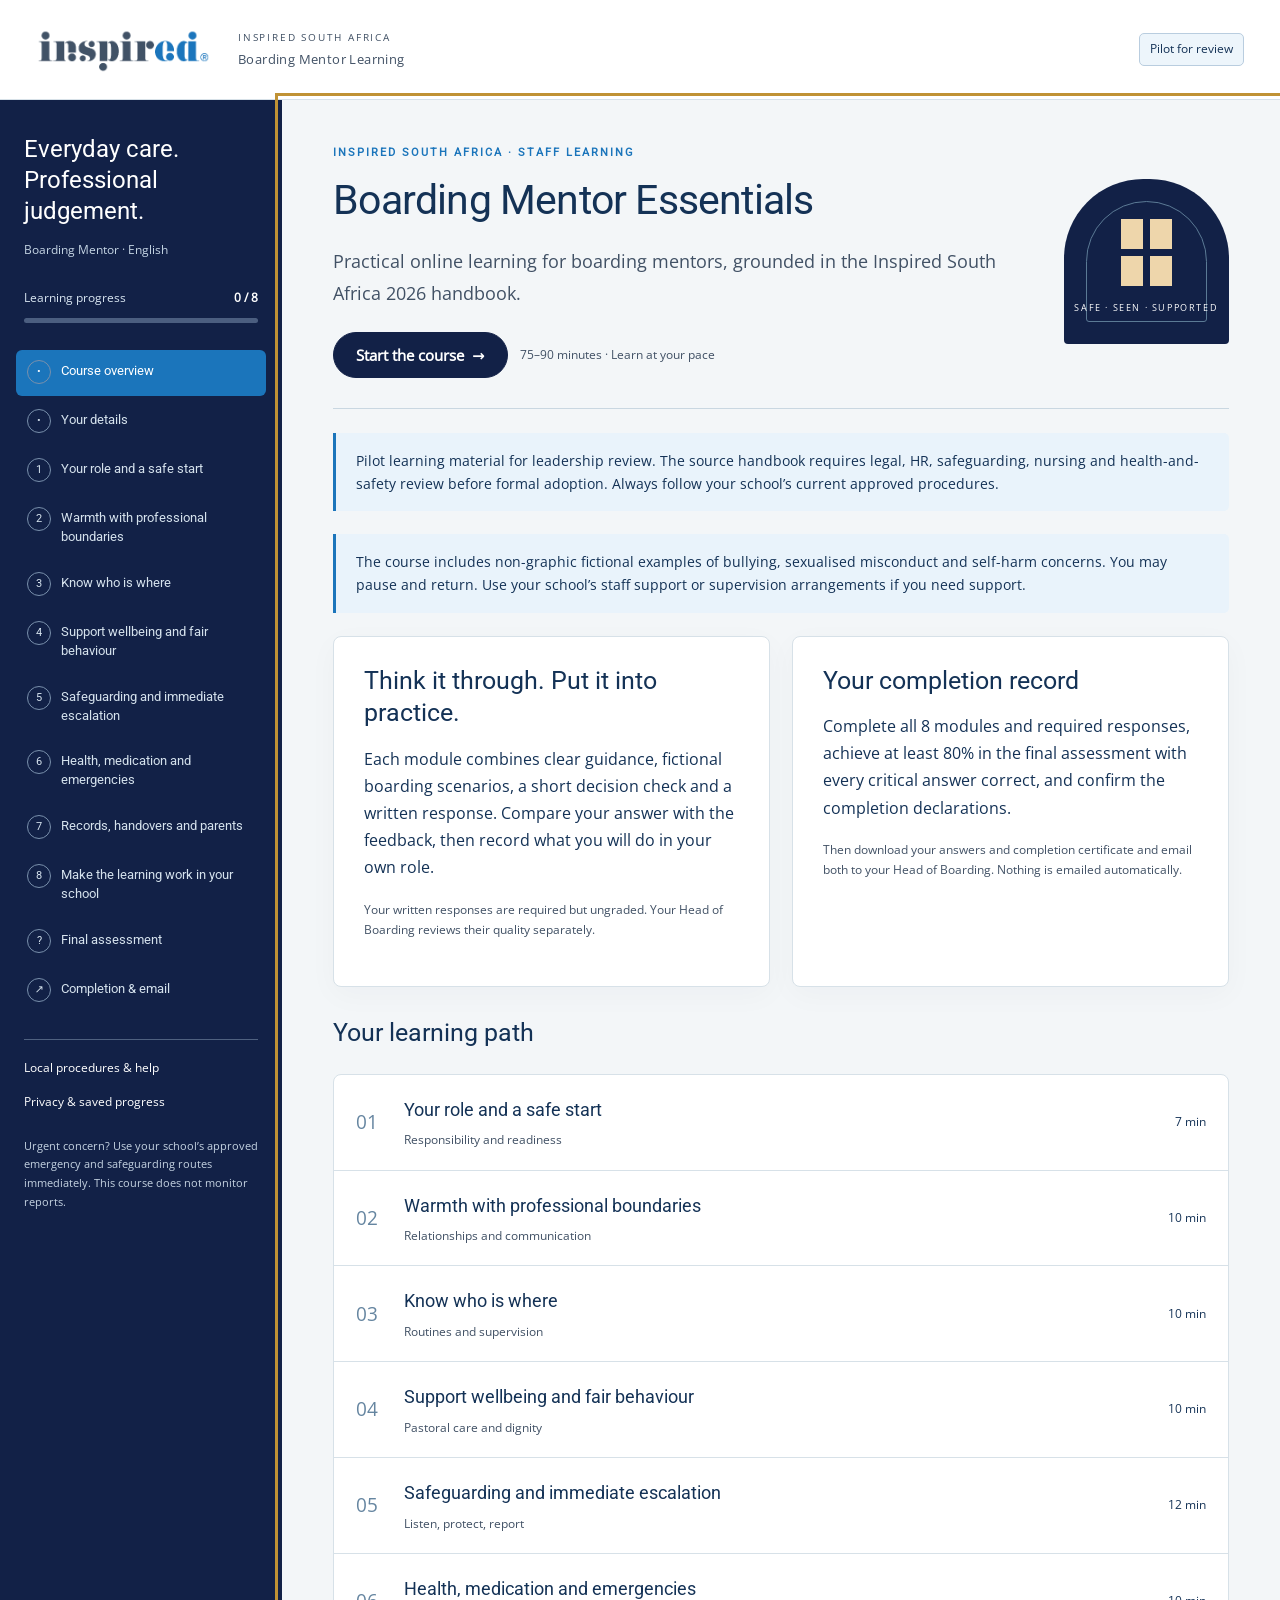
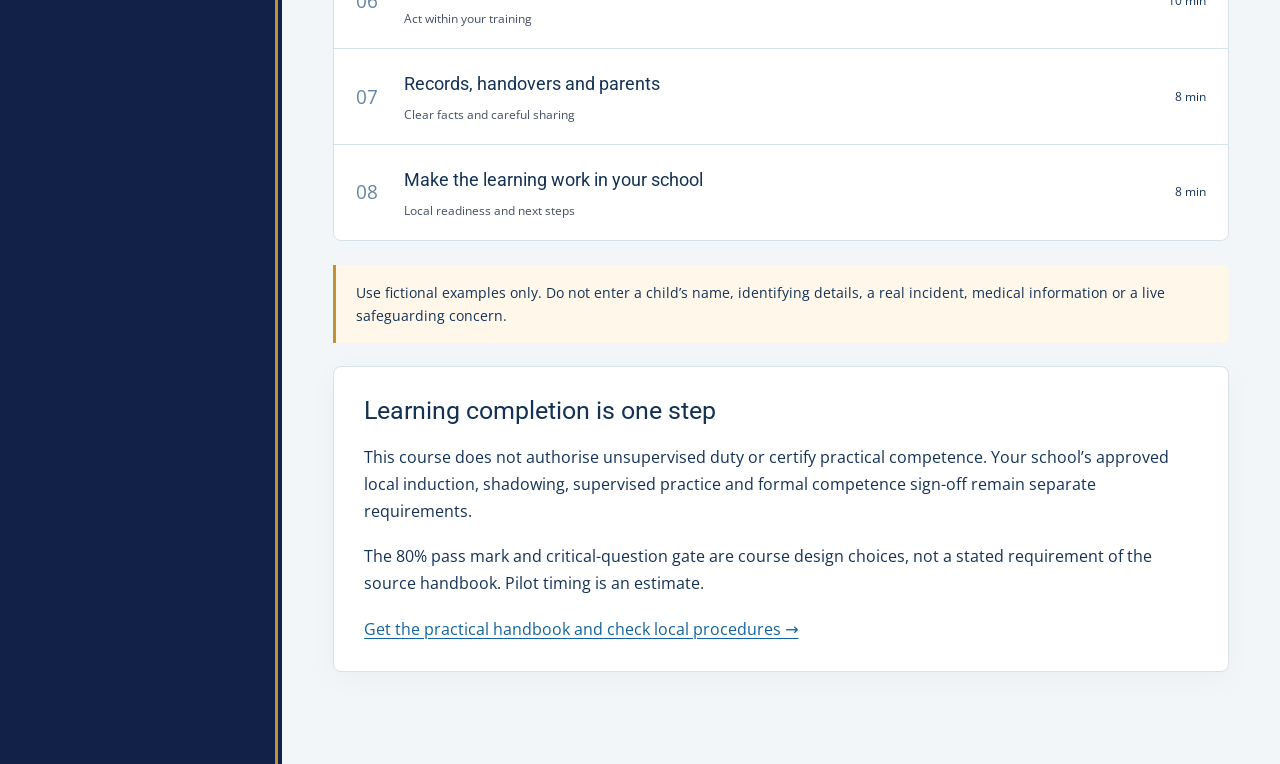
==== boarding-mentors/index.html @ 246f7742 "Add Boarding Mentor Essentials pilot course and practical reference handbook" ====
<!doctype html>
<html lang="en">
<head>
<meta charset="utf-8">
<meta name="viewport" content="width=device-width,initial-scale=1">
<meta name="robots" content="noindex,nofollow">
<meta name="theme-color" content="#122147">
<meta name="description" content="Inspired South Africa Boarding Mentor learning course: practical scenarios, reflection and a completion record.">
<title>Boarding Mentor | Inspired Education</title>
<link rel="stylesheet" href="style.css">
<script defer src="course-data.js"></script>
<script defer src="vendor/pdf-lib.min.js"></script>
<script defer src="certificate.js"></script>
<script defer src="app.js"></script>
</head>
<body>
<a class="skip" href="#main">Skip to course content</a>
<header class="site-header"><a href="#home" aria-label="Boarding Mentor course home" class="brand"><img src="assets/brand/inspired-logo-colour.png" alt="Inspired Education" width="174" height="64"></a><div class="header-label">INSPIRED SOUTH AFRICA<br><strong>Boarding Mentor Learning</strong></div><span class="pilot-badge">Pilot for review</span></header>
<div class="shell">
<aside><div class="side-title">Everyday care.<br>Professional judgement.</div><p class="side-caption">Boarding Mentor · English</p><div class="progress-label"><span>Learning progress</span><strong id="progress-label">0 / 8</strong></div><progress id="progress" value="0" max="8" aria-label="Modules complete"></progress><details id="nav-disclosure" open><summary>Course navigation</summary><nav id="navigation" aria-label="Course navigation"></nav></details><div class="side-links"><a href="#local-guide">Local procedures &amp; help</a><a href="#privacy">Privacy &amp; saved progress</a></div><p class="side-note">Urgent concern? Use your school’s approved emergency and safeguarding routes immediately. This course does not monitor reports.</p></aside>
<main id="main" tabindex="-1"><p>Loading your course…</p></main>
</div>
<div id="toast" role="status" aria-live="polite"></div>
<div id="save-warning" class="storage-warning" role="alert" hidden></div>
<dialog id="reset-dialog" aria-labelledby="reset-title"><h2 id="reset-title">Clear this course’s saved work?</h2><p>This removes your details, responses, attempts and certificate reference from this browser. Download your answers and certificate first. It does not remove files you already downloaded or emails you sent.</p><div class="actions"><button id="reset-cancel" class="secondary">Keep my work</button><button id="reset-confirm" class="danger">Clear saved work</button></div></dialog>
<noscript><p class="noscript">JavaScript is needed to run the activities and create your completion record. Please enable it in this browser.</p></noscript>
</body>
</html>
---- boarding-mentors/style.css ----
@font-face{font-family:Roboto;src:url('assets/brand/roboto-regular-latin.woff2') format('woff2');font-display:swap;font-style:normal;font-weight:400}
@font-face{font-family:'Open Sans';src:url('assets/brand/open-sans-regular-latin.woff2') format('woff2');font-display:swap;font-style:normal;font-weight:400}
:root{--navy:#122147;--ink:#143256;--blue:#1b75bb;--muted:#415165;--sand:#eed6ab;--bg:#f3f6f8;--line:#d7e1e8;--green:#14675a;--red:#a22a42;--shadow:0 8px 30px #12214708}
*{box-sizing:border-box}html{scroll-behavior:smooth}body{margin:0;background:var(--bg);color:var(--ink);font:16px/1.7 'Open Sans',system-ui,sans-serif}h1,h2,h3,h4,button,.eyebrow,nav{font-family:Roboto,system-ui,sans-serif}h1,h2,h3,h4,p{margin-top:0}h1{font-size:clamp(32px,3.2vw,48px);font-weight:400;letter-spacing:-.8px;line-height:1.16;margin-bottom:22px}h2{font-size:25px;font-weight:400;line-height:1.3;margin:30px 0 16px}h3{font-size:19px;line-height:1.4;margin-bottom:12px}p,li{overflow-wrap:anywhere}p{margin-bottom:18px}a{color:#12639f;text-underline-offset:3px}a:hover{text-decoration-thickness:2px}button,input,textarea,select{font:inherit}button,.button{display:inline-flex;align-items:center;justify-content:center;min-height:46px;border:1px solid var(--navy);border-radius:26px;padding:10px 22px;background:var(--navy);color:white;text-decoration:none;cursor:pointer;line-height:1.5;font-weight:700;font-size:15px;gap:8px}button:hover,.button:hover{background:#244267}button.secondary,.button.secondary{background:white;color:var(--navy);border-color:#a5b8c9}button.secondary:hover,.button.secondary:hover{background:#edf3f7}button.text{padding:6px 0;border:0;background:none;color:#12639f;border-radius:0;text-decoration:underline;min-height:36px}button:disabled{opacity:.5;cursor:not-allowed}button.danger{background:var(--red);border-color:var(--red)}:focus-visible{outline:3px solid #c09235;outline-offset:4px}.skip{position:absolute;top:-200px;left:12px;background:white;padding:12px;z-index:15}.skip:focus{top:12px}.site-header{min-height:100px;display:flex;align-items:center;gap:28px;padding:14px 36px;background:white;border-bottom:1px solid var(--line)}.brand{display:block;line-height:0;flex-shrink:0}.brand img{display:block;width:174px;height:auto}.header-label{font-size:10px;letter-spacing:1.8px;color:var(--muted);line-height:1.9}.header-label strong{font-size:13px;font-weight:400;letter-spacing:.4px}.pilot-badge{margin-left:auto;border:1px solid #b9cddf;border-radius:5px;background:#edf5fb;color:var(--ink);font-size:12px;padding:5px 10px;white-space:nowrap}.shell{display:grid;grid-template-columns:282px minmax(0,1fr);max-width:1680px;margin:auto}aside{background:var(--navy);color:white;padding:34px 24px;min-height:calc(100vh - 100px)}.side-title{font:24px/1.3 Roboto,sans-serif}.side-caption{font-size:12px;color:#c5d5e4;margin:12px 0 28px}.progress-label{display:flex;justify-content:space-between;gap:12px;font-size:12px;color:#d7e4f0}.progress-label strong{color:white}progress{width:100%;height:5px;border:0;display:block;margin:10px 0 27px;accent-color:#78c1f1}progress::-webkit-progress-bar{background:#4b5e80;border-radius:3px}progress::-webkit-progress-value{background:#78c1f1;border-radius:3px}nav a{display:flex;gap:10px;align-items:flex-start;padding:12px 11px;margin:3px -8px;border-radius:6px;color:#d5e2ed;text-decoration:none;font-size:13px;line-height:1.45}nav a:hover{background:#263e63;color:white}nav a[aria-current=page]{background:#1b75bb;color:white}.nav-number{border:1px solid #7990ac;border-radius:50%;display:grid;place-items:center;min-width:24px;height:24px;font-size:11px;margin-top:-2px}.nav-number.done{background:#78c1f1;color:var(--navy);border-color:#78c1f1}.side-links{margin-top:25px;border-top:1px solid #4f6180;padding-top:18px;display:grid;gap:14px;font-size:12px}.side-links a{color:white;text-decoration:none}.side-note{font-size:11px;color:#c4d2e1;line-height:1.7;margin:24px 0 0}#nav-disclosure{border:0;margin:0;padding:0}#nav-disclosure>summary{display:none}main{width:100%;max-width:1140px;padding:44px clamp(24px,4vw,70px) 70px;min-width:0;outline:none}.eyebrow{font-size:11px;letter-spacing:2px;text-transform:uppercase;font-weight:700;color:var(--blue);margin-bottom:14px}.lead{font-size:18px;line-height:1.75;color:var(--muted);max-width:760px}.hero{display:grid;grid-template-columns:1fr 165px;gap:28px;align-items:center;border-bottom:1px solid #c9d7e1;padding-bottom:30px;margin-bottom:24px}.hero-art{width:165px;aspect-ratio:1;position:relative;background:var(--navy);border-radius:48% 48% 4px 4px;overflow:hidden;display:grid;place-items:center;color:white}.hero-art::before{content:'';position:absolute;top:22px;left:22px;right:22px;bottom:22px;border:1px solid #5b7a95;border-radius:50% 50% 3px 3px}.hero-art .window{display:grid;grid-template-columns:22px 22px;gap:7px;transform:translateY(-9px)}.window i{height:30px;background:#eed6ab;display:block}.hero-art span{position:absolute;bottom:28px;font-size:9px;letter-spacing:1.6px}.actions{display:flex;gap:12px;align-items:center;flex-wrap:wrap;margin-top:23px}.notice{background:#e9f3fb;border-left:3px solid var(--blue);border-radius:0 5px 5px 0;padding:16px 20px;font-size:14px;line-height:1.65;margin:23px 0}.notice.warning{background:#fff7e9;border-color:#c09235}.notice.success{background:#e8f4ef;border-color:var(--green)}.notice p:last-child{margin-bottom:0}.micro{font-size:12px;line-height:1.7;color:var(--muted)}.paper{background:white;border:1px solid var(--line);border-radius:8px;padding:28px 30px;margin:22px 0;box-shadow:var(--shadow)}.paper>h2:first-child,.paper>h3:first-child{margin-top:0}.two-col{display:grid;grid-template-columns:1fr 1fr;gap:22px}.two-col>.paper{margin:0}.outline{border:1px solid var(--line);border-radius:8px;background:white;overflow:hidden;margin:24px 0}.module-card{padding:20px 22px;display:grid;grid-template-columns:34px minmax(0,1fr) auto;gap:14px;align-items:center;color:var(--ink);text-decoration:none;border-bottom:1px solid var(--line)}.module-card:last-child{border:0}.module-card:hover{background:#edf5fb}.module-card .num{font-size:19px;color:#6585a0}.module-card strong{font-family:Roboto,sans-serif;font-size:18px;font-weight:400;display:block}.module-card small{color:var(--muted);font-size:12px;line-height:1.6;display:block;margin-top:5px}.module-card .duration{font-size:12px;white-space:nowrap}.tag{display:inline-block;padding:3px 8px;border-radius:4px;background:#e6f2ed;color:var(--green);font-size:11px;font-weight:700}.step-rail{display:flex;gap:7px;flex-wrap:wrap;font-size:11px;color:var(--muted);margin-bottom:26px}.step-rail span{padding:5px 12px;background:#e4ebf1;border-radius:14px}.step-rail span:first-child{background:#dceefa;color:#145c91}.objectives{padding-left:22px;font-size:14px}.objectives li{margin:8px 0}.section{padding-bottom:20px;border-bottom:1px solid var(--line);margin-bottom:23px}.section:last-child{padding-bottom:0;border:0}.section h2{margin-top:0}.section li{margin:9px 0}.scenario{border:1px solid #c4d9e6;border-radius:8px;background:#edf5fa;padding:27px 30px;margin:25px 0}.scenario h2{margin-top:0}.scenario-intro{background:white;border-left:3px solid #5b7a95;border-radius:0 4px 4px 0;padding:17px 20px;line-height:1.75;font-size:15px}.scenario fieldset{margin-top:24px}.scenario label{font-size:14px}.reflection{background:#fbf7f0;border:1px solid #e5d8c2}.reflection h2{margin-top:0}label{display:block}.field-label{font-weight:700;font-size:14px;margin:18px 0 7px}input[type=text],input[type=email],textarea{display:block;width:100%;background:white;color:var(--ink);border:1px solid #93aabd;border-radius:5px;padding:12px 14px;line-height:1.55;min-width:0}input[type=text],input[type=email]{min-height:48px}textarea{min-height:160px;resize:vertical;font-size:15px}input[aria-invalid=true],textarea[aria-invalid=true]{border-color:var(--red)}.form-grid{display:grid;grid-template-columns:1fr 1fr;gap:20px}.form-grid label{font-size:14px;font-weight:700}.form-grid input{margin-top:7px}.check{display:flex;align-items:flex-start;gap:12px;margin:16px 0;font-size:14px}.check input{width:19px;height:19px;margin-top:3px;flex-shrink:0;accent-color:var(--blue)}fieldset{border:0;padding:0;margin:0;min-width:0}legend{font-size:15px;font-weight:700;margin-bottom:10px;padding:0;line-height:1.6}.option{display:flex;gap:12px;padding:12px 14px;background:white;border:1px solid var(--line);border-radius:5px;margin:9px 0;cursor:pointer;line-height:1.6}.option input{margin-top:4px;accent-color:var(--blue);flex-shrink:0}.option:has(input:checked){border-color:var(--blue);background:#e1effa}.option:has(input:disabled){cursor:default}.answer-status{font-size:11px;color:var(--muted);display:flex;justify-content:space-between;gap:10px;margin:6px 0}.feedback{background:#e4f2eb;border-left:3px solid var(--green);padding:16px 20px;border-radius:0 5px 5px 0;margin-top:20px;font-size:14px}.feedback.review{background:#fff6e7;border-color:#be8433}.feedback h3{font-size:16px}.feedback ul{padding-left:20px}.feedback li{margin:7px 0}.error{color:var(--red);font-size:14px}.error:not(:empty){padding:12px 0}.module-footer{border-top:1px solid #bfccd7;margin-top:27px;padding-top:20px}.module-footer .actions{justify-content:space-between}.quiz-item{background:white;border:1px solid var(--line);border-radius:7px;padding:23px 26px;margin:18px 0}.quiz-item legend{float:left;width:100%;margin-bottom:14px}.quiz-item::after{display:block;clear:both;content:''}.quiz-item .option{clear:both;background:#f5f8fa}.quiz-item .option:has(input:checked){background:#e1effa}.critical{display:inline-block;margin-bottom:9px;color:#87571a;background:#fff2da;font-size:10px;text-transform:uppercase;letter-spacing:.8px;padding:3px 7px;border-radius:4px}.score{font:56px/1.2 Roboto,sans-serif;margin:12px 0;color:var(--navy)}.status-list{list-style:none;margin:0;padding:0}.status-list li{display:flex;justify-content:space-between;gap:20px;padding:13px 0;border-bottom:1px solid var(--line);font-size:14px}.status-list li:last-child{border:0}.status-list strong{text-align:right;font-size:12px;white-space:nowrap}.ok{color:var(--green)}.pending{color:#935716}.certificate-preview{padding:32px;text-align:center;border:2px solid var(--blue);background:white;margin:25px 0;border-radius:5px}.certificate-preview .cert-name{font:32px/1.4 Roboto,sans-serif;margin:20px 0;overflow-wrap:anywhere}.certificate-preview h2{font-size:30px;margin-top:0}.download-status{font-size:12px;color:var(--muted);margin-top:10px}.email-summary{white-space:pre-wrap;background:#f5f8fa;padding:18px;border:1px solid var(--line);border-radius:5px;font-size:13px;line-height:1.8;overflow-wrap:anywhere}.numbered{padding-left:23px}.numbered li{margin:12px 0}details{border-top:1px solid var(--line);margin-top:20px;padding-top:15px}summary{cursor:pointer;font-size:14px;font-weight:700}details>div{padding-top:17px}dialog{width:min(92%,570px);border:1px solid var(--line);border-radius:10px;padding:30px;color:var(--ink)}dialog::backdrop{background:#12214799}#toast{position:fixed;bottom:22px;left:50%;transform:translateX(-50%);background:var(--navy);color:white;border-radius:6px;padding:13px 20px;max-width:min(90vw,650px);z-index:20;font-size:14px;display:none}.storage-warning{position:sticky;bottom:0;background:#fff1d5;border-top:2px solid #bf8431;padding:12px 24px;color:#6b3d10;font-size:13px;z-index:10}.noscript{padding:30px;background:#fff0d4}.section-source{color:var(--muted);font-size:11px;border-top:1px solid var(--line);padding-top:13px;margin-top:20px}.hidden{display:none!important}
@media(max-width:1050px){.shell{grid-template-columns:245px 1fr}aside{padding:29px 19px}main{padding:34px 26px 60px}.hero{grid-template-columns:1fr}.hero-art{display:none}.two-col{grid-template-columns:1fr}}
@media(max-width:740px){.site-header{padding:12px 18px;min-height:84px;gap:14px}.brand img{width:145px}.header-label{display:none}.pilot-badge{font-size:10px}.shell{display:block}aside{min-height:auto;padding:19px 21px}.side-title,.side-caption,.side-note{display:none}.progress-label{font-size:11px}progress{margin:8px 0 16px}#nav-disclosure>summary{display:block;font-size:14px;color:white;list-style:none}#nav-disclosure>summary::after{content:' +';float:right}#nav-disclosure[open]>summary::after{content:' −'}nav{padding-top:10px;display:grid;grid-template-columns:1fr 1fr;gap:3px 14px}nav a{font-size:12px;min-height:43px;margin:0;padding:10px 7px}.nav-number{min-width:22px;height:22px}.side-links{display:flex;gap:17px;flex-wrap:wrap;padding-top:12px;margin-top:14px;font-size:11px}main{padding:27px 19px 50px}h1{font-size:34px}h2{font-size:24px}.lead{font-size:16px}.hero{padding-bottom:22px;gap:0}.paper,.scenario{padding:22px 20px}.form-grid{grid-template-columns:1fr}.module-card{padding:17px 15px;grid-template-columns:25px minmax(0,1fr) auto;gap:9px}.module-card strong{font-size:16px}.module-card small{font-size:11px}.module-card .duration{font-size:10px}.module-card .num{font-size:16px}.quiz-item{padding:20px 17px}.option{padding:12px 10px}.certificate-preview{padding:25px 18px}.certificate-preview .cert-name{font-size:27px}.certificate-preview h2{font-size:26px}.step-rail{font-size:10px;gap:5px}.step-rail span{padding:4px 8px}.module-footer .actions{align-items:stretch;flex-direction:column}.status-list li{font-size:12px}.notice{padding:15px 17px;font-size:13px}.actions{gap:10px}button,.button{font-size:14px;padding:10px 19px}.answer-status{font-size:10px}.storage-warning{font-size:12px;padding:10px 16px}}
@media(prefers-reduced-motion:reduce){html{scroll-behavior:auto}}
@media print{.site-header,aside,.actions,button,.storage-warning,#toast{display:none!important}.shell{display:block}main{padding:0;max-width:none}.paper,.scenario,.quiz-item{box-shadow:none;break-inside:avoid}body{background:white;font-size:11px}h1{font-size:28px}.notice{break-inside:avoid}a{color:inherit}}
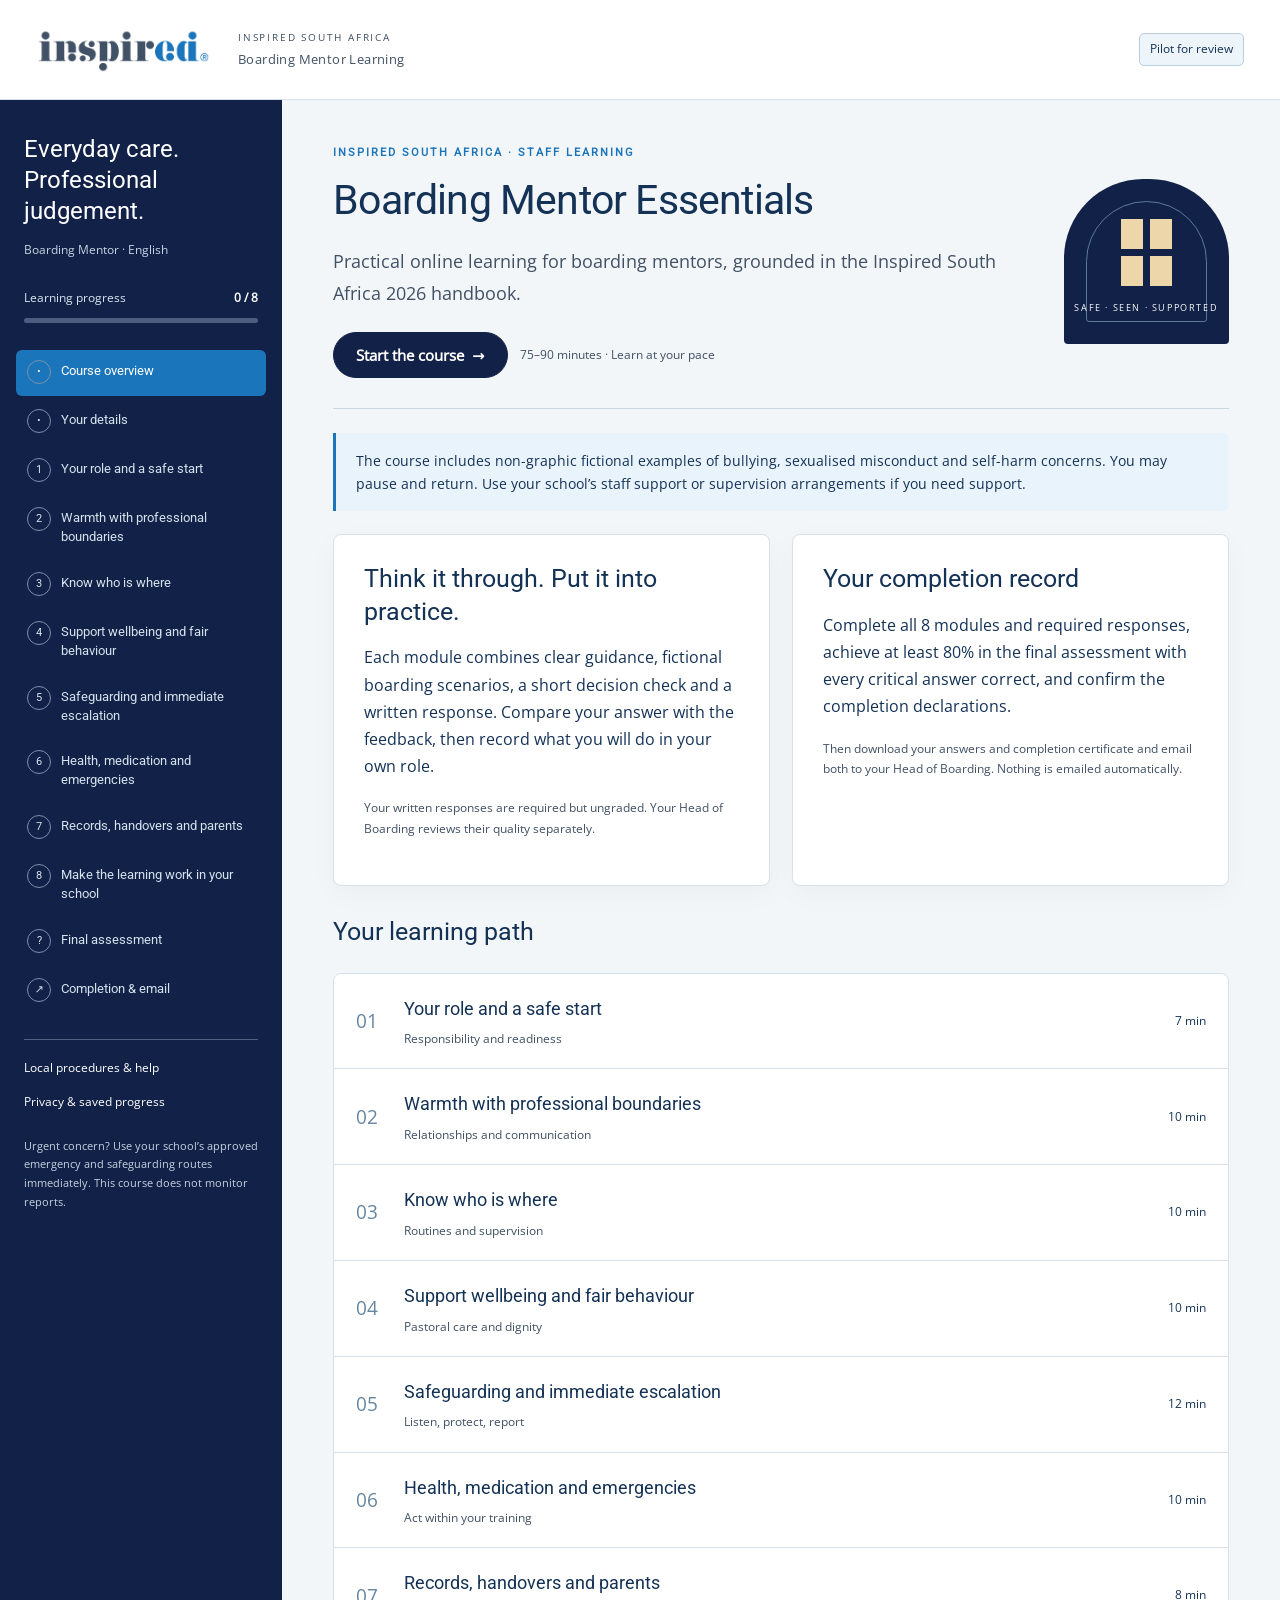
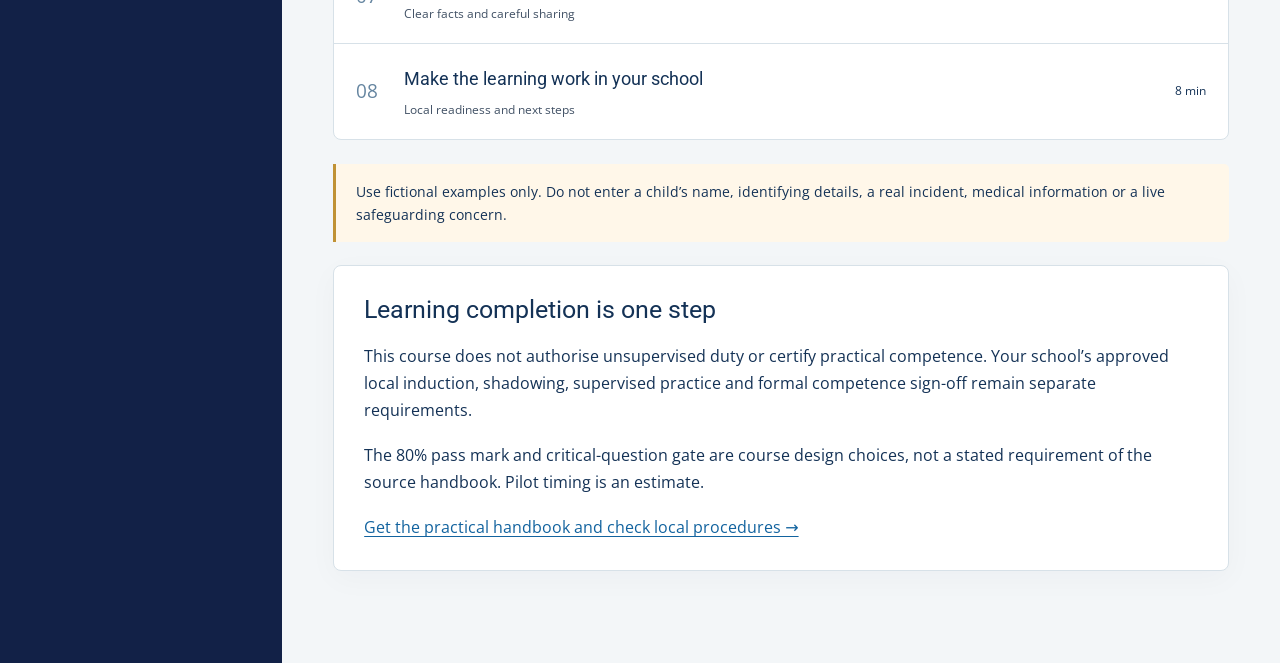
==== commit 8161954c: "Refresh cached boarding course script after wording update" ====
--- a/boarding-mentors/index.html
+++ b/boarding-mentors/index.html
@@ -11,7 +11,7 @@
 <script defer src="course-data.js"></script>
 <script defer src="vendor/pdf-lib.min.js"></script>
 <script defer src="certificate.js"></script>
-<script defer src="app.js"></script>
+<script defer src="app.js?v=65f6b7892f71"></script>
 </head>
 <body>
 <a class="skip" href="#main">Skip to course content</a>
--- a/boarding-mentors/style.css
+++ b/boarding-mentors/style.css
@@ -6,3 +6,6 @@
 @media(max-width:740px){.site-header{padding:12px 18px;min-height:84px;gap:14px}.brand img{width:145px}.header-label{display:none}.pilot-badge{font-size:10px}.shell{display:block}aside{min-height:auto;padding:19px 21px}.side-title,.side-caption,.side-note{display:none}.progress-label{font-size:11px}progress{margin:8px 0 16px}#nav-disclosure>summary{display:block;font-size:14px;color:white;list-style:none}#nav-disclosure>summary::after{content:' +';float:right}#nav-disclosure[open]>summary::after{content:' −'}nav{padding-top:10px;display:grid;grid-template-columns:1fr 1fr;gap:3px 14px}nav a{font-size:12px;min-height:43px;margin:0;padding:10px 7px}.nav-number{min-width:22px;height:22px}.side-links{display:flex;gap:17px;flex-wrap:wrap;padding-top:12px;margin-top:14px;font-size:11px}main{padding:27px 19px 50px}h1{font-size:34px}h2{font-size:24px}.lead{font-size:16px}.hero{padding-bottom:22px;gap:0}.paper,.scenario{padding:22px 20px}.form-grid{grid-template-columns:1fr}.module-card{padding:17px 15px;grid-template-columns:25px minmax(0,1fr) auto;gap:9px}.module-card strong{font-size:16px}.module-card small{font-size:11px}.module-card .duration{font-size:10px}.module-card .num{font-size:16px}.quiz-item{padding:20px 17px}.option{padding:12px 10px}.certificate-preview{padding:25px 18px}.certificate-preview .cert-name{font-size:27px}.certificate-preview h2{font-size:26px}.step-rail{font-size:10px;gap:5px}.step-rail span{padding:4px 8px}.module-footer .actions{align-items:stretch;flex-direction:column}.status-list li{font-size:12px}.notice{padding:15px 17px;font-size:13px}.actions{gap:10px}button,.button{font-size:14px;padding:10px 19px}.answer-status{font-size:10px}.storage-warning{font-size:12px;padding:10px 16px}}
 @media(prefers-reduced-motion:reduce){html{scroll-behavior:auto}}
 @media print{.site-header,aside,.actions,button,.storage-warning,#toast{display:none!important}.shell{display:block}main{padding:0;max-width:none}.paper,.scenario,.quiz-item{box-shadow:none;break-inside:avoid}body{background:white;font-size:11px}h1{font-size:28px}.notice{break-inside:avoid}a{color:inherit}}
+
+/* Main receives programmatic focus after navigation; controls retain visible focus. */
+main:focus-visible{outline:none}
